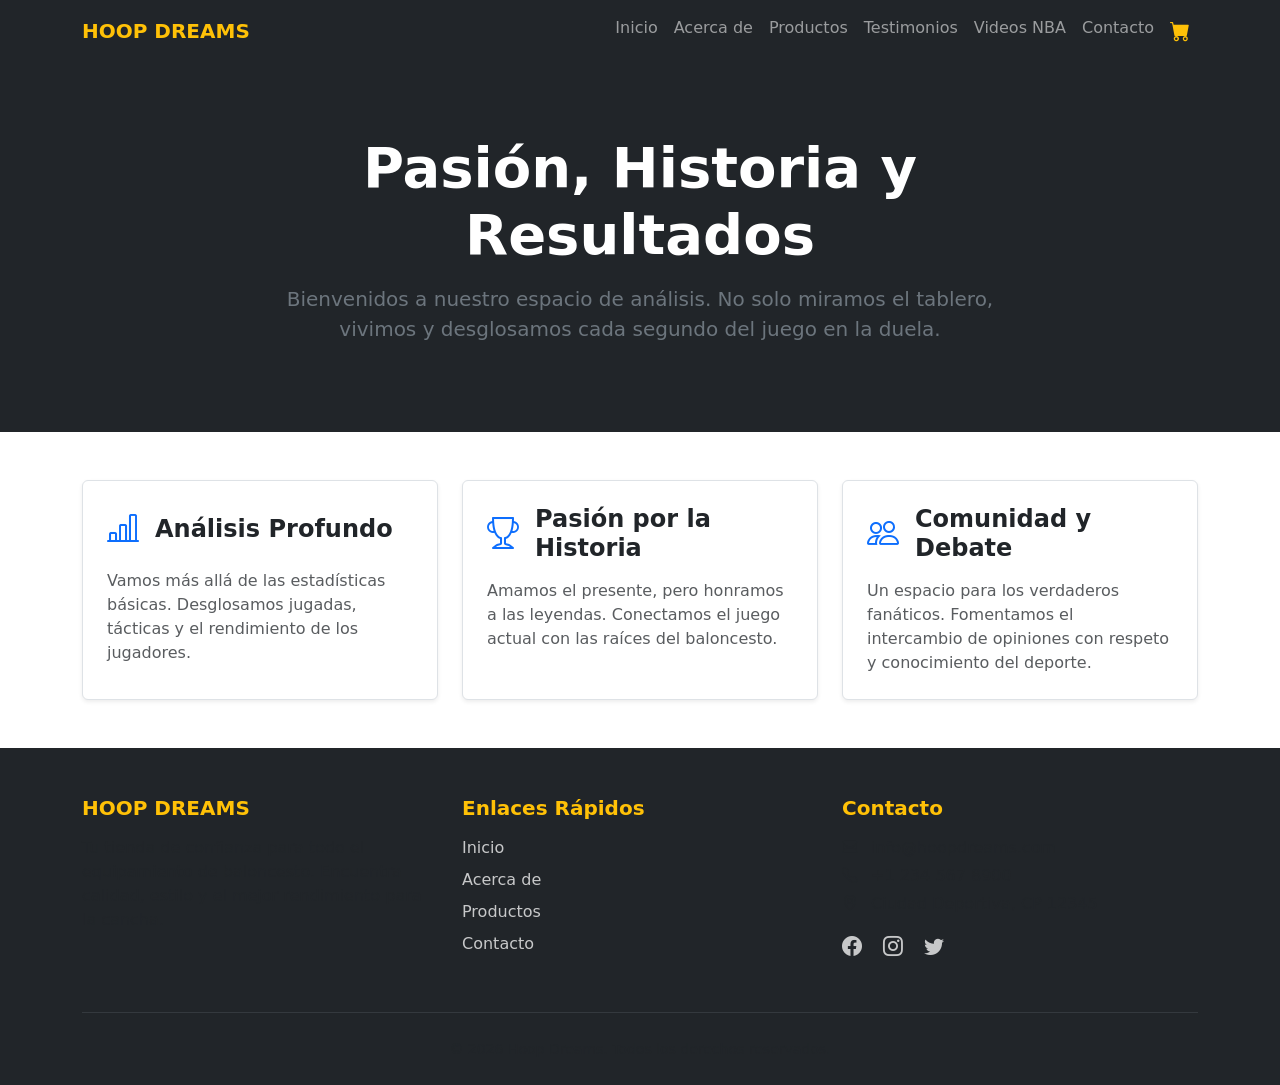
==== ABOUT.html @ 2d4c0d65 "Se añade el about sin estilos css" ====
<!doctype html>
<html lang="es">
  <head>
    <meta charset="utf-8">
    <meta name="viewport" content="width=device-width, initial-scale=1">

    <link href="https://cdn.jsdelivr.net/npm/bootstrap@5.3.0/dist/css/bootstrap.min.css" rel="stylesheet" 
    integrity="sha384-9ndCyUaIbzAi2FUVXJi0CjmCapSmO7SnpJef0486qhLnuZ2cdeRhO02iuK6FUUVM" crossorigin="anonymous">
    <link href="https://cdn.jsdelivr.net/npm/bootstrap@5.3.0/dist/css/bootstrap.min.css" rel="stylesheet">
    <link rel="stylesheet" href="https://cdn.jsdelivr.net/npm/bootstrap-icons@1.10.5/font/bootstrap-icons.css">

    <title>Sobre Nosotros | Pasión por el Baloncesto</title>
  </head>
  <body>
    <nav class="navbar navbar-expand-lg navbar-dark bg-dark sticky-top">
        <div class="container">
            <a class="navbar-brand fw-bold text-warning" href="#">HOOP DREAMS</a>
            <button class="navbar-toggler" type="button" data-bs-toggle="collapse" data-bs-target="#navbarNav"
                aria-controls="navbarNav" aria-expanded="false" aria-label="Toggle navigation">
                <span class="navbar-toggler-icon"></span>
            </button>
            <div class="collapse navbar-collapse" id="navbarNav">
                <ul class="navbar-nav ms-auto">
                    <li class="nav-item"><a class="nav-link" href="#inicio">Inicio</a></li>
                    <li class="nav-item"><a class="nav-link" href="#acerca">Acerca de</a></li>
                    <li class="nav-item"><a class="nav-link" href="#productos">Productos</a></li>
                    <li class="nav-item"><a class="nav-link" href="#testimonios">Testimonios</a></li>
                    <li class="nav-item"><a class="nav-link" href="#videos">Videos NBA</a></li>
                    <li class="nav-item"><a class="nav-link" href="#contacto">Contacto</a></li>
                    <li class="nav-item"><a class="nav-link text-warning" href="#" aria-label="Carrito de compras"><i
                                class="bi bi-cart-fill fs-5"></i></a></li>
                </ul>
            </div>
        </div>
    </nav>

    <header class="bg-dark text-white text-center py-5">
        <div class="container py-4">
            <div class="row justify-content-center">
                <div class="col-lg-8">
                    <h1 class="display-4 fw-bold mb-3">Pasión, Historia y Resultados</h1>
                    <p class="lead text-secondary">
                        Bienvenidos a nuestro espacio de análisis. No solo miramos el tablero, vivimos y desglosamos cada segundo del juego en la duela.
                    </p>
                </div>
            </div>
        </div>
    </header>

    <main class="container py-5">
        <div class="row g-4 justify-content-center">
        <div class="col-md-6 col-lg-4">
        <div class="h-100 p-4 bg-white border rounded shadow-sm">
            <div class="d-flex align-items-center mb-3">
                <i class="bi bi-bar-chart-line text-primary fs-2 me-3"></i>
                <h3 class="h4 mb-0 fw-bold">Análisis Profundo</h3>
            </div>
            <p class="text-muted mb-0">
                Vamos más allá de las estadísticas básicas. Desglosamos jugadas, tácticas y el rendimiento de los jugadores.
            </p>
        </div>
    </div>

    <div class="col-md-6 col-lg-4">
        <div class="h-100 p-4 bg-white border rounded shadow-sm">
            <div class="d-flex align-items-center mb-3">
                <i class="bi bi-trophy text-primary fs-2 me-3"></i>
                <h3 class="h4 mb-0 fw-bold">Pasión por la Historia</h3>
            </div>
            <p class="text-muted mb-0">
                Amamos el presente, pero honramos a las leyendas. Conectamos el juego actual con las raíces del baloncesto.
            </p>
        </div>
    </div>

    <div class="col-md-6 col-lg-4">
        <div class="h-100 p-4 bg-white border rounded shadow-sm">
            <div class="d-flex align-items-center mb-3">
                <i class="bi bi-people text-primary fs-2 me-3"></i>
                <h3 class="h4 mb-0 fw-bold">Comunidad y Debate</h3>
            </div>
            <p class="text-muted mb-0">
                Un espacio para los verdaderos fanáticos. Fomentamos el intercambio de opiniones con respeto y conocimiento del deporte.
            </p>
        </div>
    </div>

</div>
    </main>

   
    <footer class="bg-dark text-white pt-5 pb-4">
        <div class="container">
            <div class="row">
                <div class="col-md-4 col-lg-4 mb-4">
                    <h5 class="text-warning fw-bold mb-3">HOOP DREAMS</h5>
                    <p class="text-muted">Tu tienda de confianza para todo el equipamiento de baloncesto. Encuentra calidad, estilo y el mejor rendimiento para la cancha.</p>
                </div>
                <div class="col-md-4 col-lg-4 mb-4">
                    <h5 class="text-warning fw-bold mb-3">Enlaces Rápidos</h5>
                    <ul class="list-unstyled">
                        <li class="mb-2"><a href="#inicio" class="text-white text-decoration-none opacity-75">Inicio</a></li>
                        <li class="mb-2"><a href="#acerca" class="text-white text-decoration-none opacity-75">Acerca de</a></li>
                        <li class="mb-2"><a href="#productos" class="text-white text-decoration-none opacity-75">Productos</a></li>
                        <li class="mb-2"><a href="#contacto" class="text-white text-decoration-none opacity-75">Contacto</a></li>
                    </ul>
                </div>
                <div class="col-md-4 col-lg-4 mb-4">
                    <h5 class="text-warning fw-bold mb-3">Contacto</h5>
                    <p class="text-muted mb-1"><i class="bi bi-envelope me-2"></i> info@hoopdreams.com</p>
                    <p class="text-muted mb-1"><i class="bi bi-telephone me-2"></i> +1 234 567 8900</p>
                    <p class="text-muted mb-3"><i class="bi bi-geo-alt me-2"></i> Ciudad Deportiva, CP 12345</p>
                    <div>
                        <a href="#" class="text-white me-3 fs-5 opacity-75"><i class="bi bi-facebook"></i></a>
                        <a href="#" class="text-white me-3 fs-5 opacity-75"><i class="bi bi-instagram"></i></a>
                        <a href="#" class="text-white fs-5 opacity-75"><i class="bi bi-twitter"></i></a>
                    </div>
                </div>
            </div>
            <hr class="mb-4 border-secondary">
            <div class="row align-items-center">
                <div class="col-md-12 text-center">
                    <p class="mb-0 text-muted"><small>&copy; 2026 Hoop Dreams. Todos los derechos reservados.</small></p>
                </div>
            </div>
        </div>
    </footer>

    
    <script src="https://cdn.jsdelivr.net/npm/bootstrap@5.3.0/dist/js/bootstrap.bundle.min.js" 
    integrity="sha384-geWF76RCwLtnZ8qwWowPQNguL3RmwHVBC9FhGdlKrxdiJJigb/j/68SIy3Te4Bkz" crossorigin="anonymous"></script>

   
  </body>
</html>
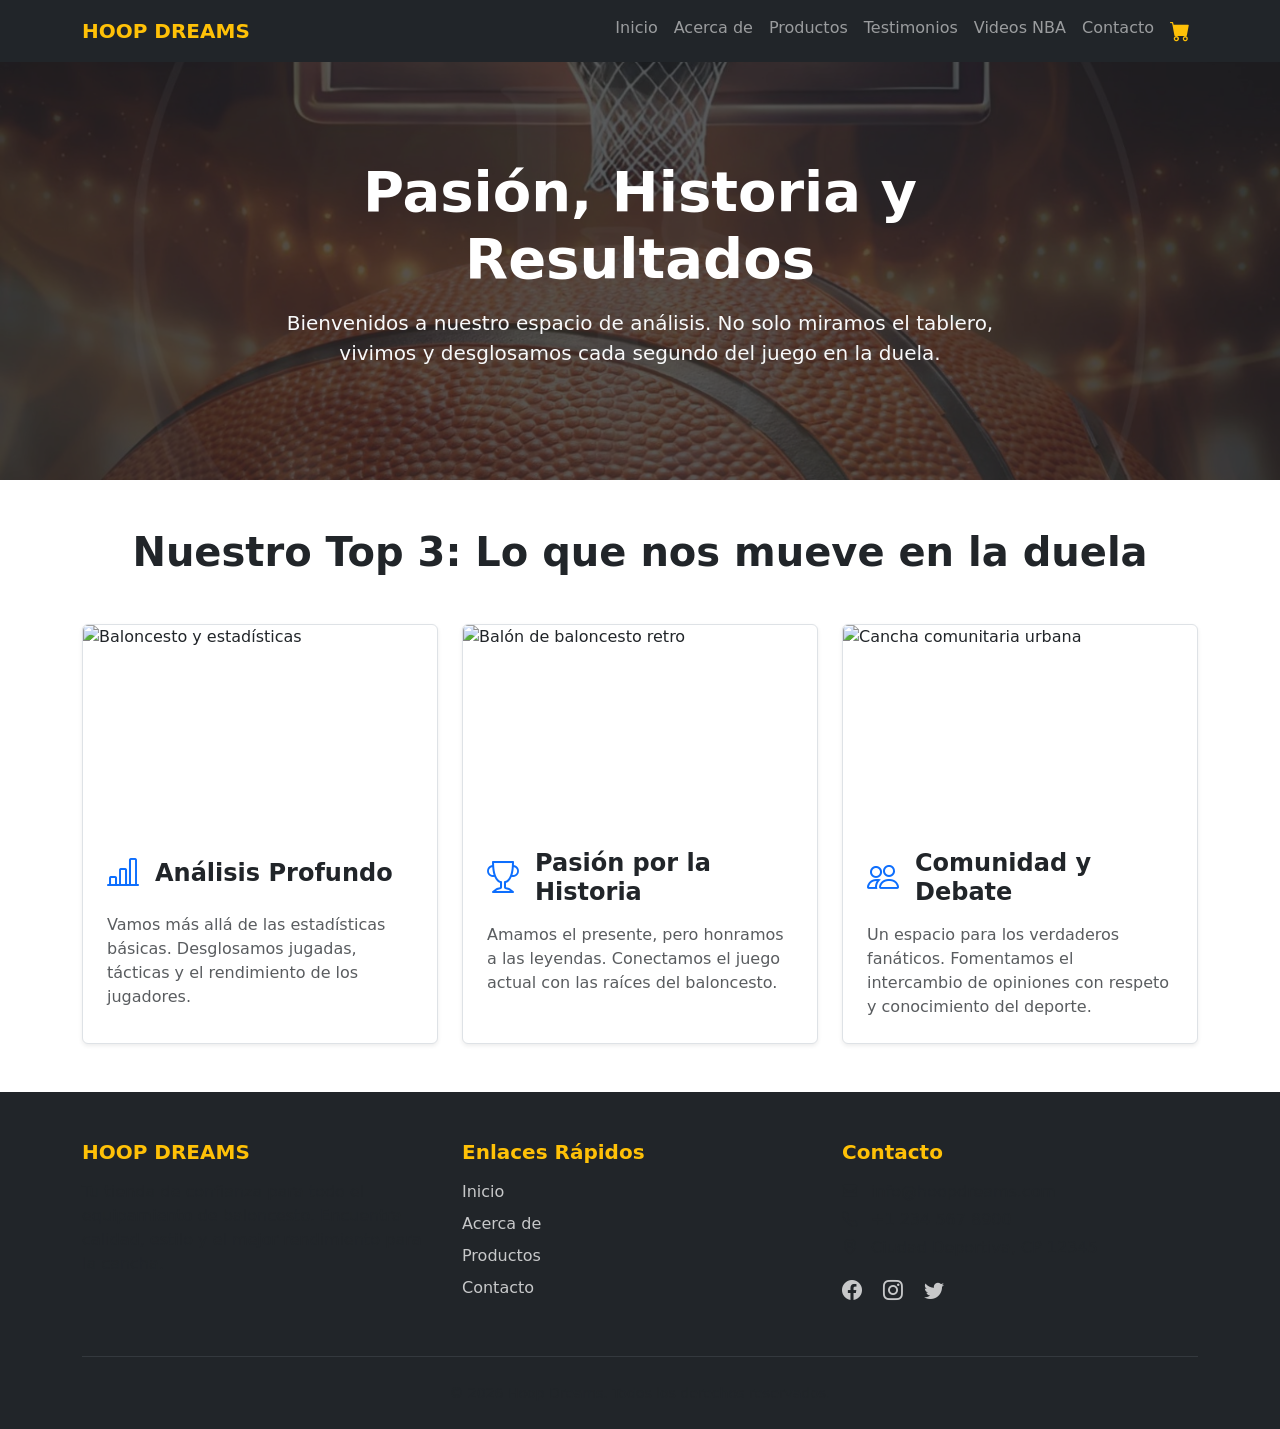
==== commit baa76664: "Se agregaron imagenes en el about" ====
--- a/ABOUT.html
+++ b/ABOUT.html
@@ -34,61 +34,94 @@
         </div>
     </nav>
 
-    <header class="bg-dark text-white text-center py-5">
-        <div class="container py-4">
-            <div class="row justify-content-center">
-                <div class="col-lg-8">
-                    <h1 class="display-4 fw-bold mb-3">Pasión, Historia y Resultados</h1>
-                    <p class="lead text-secondary">
-                        Bienvenidos a nuestro espacio de análisis. No solo miramos el tablero, vivimos y desglosamos cada segundo del juego en la duela.
-                    </p>
+    <header class="position-relative text-white text-center py-5 overflow-hidden" style="min-height: 400px; display: flex; align-items: center;">
+    
+    <img src="img/about.jpeg" 
+         alt="Fondo de cancha de baloncesto" 
+         class="position-absolute top-0 start-0 w-100 h-100 object-fit-cover" 
+         style="z-index: 1;">
+    
+    <div class="position-absolute top-0 start-0 w-100 h-100 bg-dark opacity-75" style="z-index: 2;"></div>
+
+    <div class="container position-relative py-5" style="z-index: 3;">
+        <div class="row justify-content-center">
+            <div class="col-lg-8">
+                <h1 class="display-4 fw-bold mb-3">Pasión, Historia y Resultados</h1>
+                <p class="lead text-light">
+                    Bienvenidos a nuestro espacio de análisis. No solo miramos el tablero, vivimos y desglosamos cada segundo del juego en la duela.
+                </p>
+            </div>
+        </div>
+    </div>
+</header>
+
+    <main class="container py-5">
+        <div class="text-center mb-5">
+            <h2 class="h1 fw-bold">Nuestro Top 3: Lo que nos mueve en la duela</h2>
+        </div>
+
+        <div class="row g-4 justify-content-center">
+            
+            <div class="col-md-6 col-lg-4">
+                <div class="card h-100 shadow-sm border overflow-hidden">
+                    <img src="https://images.unsplash.com/photo-1544698310-74ea9d1c8258?q=80&w=600&auto=format&fit=crop" 
+                         alt="Baloncesto y estadísticas" 
+                         class="card-img-top object-fit-cover" 
+                         style="height: 200px;">
+                    
+                    <div class="card-body p-4">
+                        <div class="d-flex align-items-center mb-3">
+                            <i class="bi bi-bar-chart-line text-primary fs-2 me-3"></i>
+                            <h3 class="h4 mb-0 fw-bold">Análisis Profundo</h3>
+                        </div>
+                        <p class="text-muted mb-0">
+                            Vamos más allá de las estadísticas básicas. Desglosamos jugadas, tácticas y el rendimiento de los jugadores.
+                        </p>
+                    </div>
                 </div>
             </div>
+
+            <div class="col-md-6 col-lg-4">
+                <div class="card h-100 shadow-sm border overflow-hidden">
+                    <img src="https://images.unsplash.com/photo-1518063319789-7217e6706b04?q=80&w=600&auto=format&fit=crop" 
+                         alt="Balón de baloncesto retro" 
+                         class="card-img-top object-fit-cover" 
+                         style="height: 200px;">
+                    
+                    <div class="card-body p-4">
+                        <div class="d-flex align-items-center mb-3">
+                            <i class="bi bi-trophy text-primary fs-2 me-3"></i>
+                            <h3 class="h4 mb-0 fw-bold">Pasión por la Historia</h3>
+                        </div>
+                        <p class="text-muted mb-0">
+                            Amamos el presente, pero honramos a las leyendas. Conectamos el juego actual con las raíces del baloncesto.
+                        </p>
+                    </div>
+                </div>
+            </div>
+
+            <div class="col-md-6 col-lg-4">
+                <div class="card h-100 shadow-sm border overflow-hidden">
+                    <img src="https://images.unsplash.com/photo-1505666287802-931dc83948e9?q=80&w=600&auto=format&fit=crop" 
+                         alt="Cancha comunitaria urbana" 
+                         class="card-img-top object-fit-cover" 
+                         style="height: 200px;">
+                    
+                    <div class="card-body p-4">
+                        <div class="d-flex align-items-center mb-3">
+                            <i class="bi bi-people text-primary fs-2 me-3"></i>
+                            <h3 class="h4 mb-0 fw-bold">Comunidad y Debate</h3>
+                        </div>
+                        <p class="text-muted mb-0">
+                            Un espacio para los verdaderos fanáticos. Fomentamos el intercambio de opiniones con respeto y conocimiento del deporte.
+                        </p>
+                    </div>
+                </div>
+            </div>
+
         </div>
-    </header>
-
-    <main class="container py-5">
-        <div class="row g-4 justify-content-center">
-        <div class="col-md-6 col-lg-4">
-        <div class="h-100 p-4 bg-white border rounded shadow-sm">
-            <div class="d-flex align-items-center mb-3">
-                <i class="bi bi-bar-chart-line text-primary fs-2 me-3"></i>
-                <h3 class="h4 mb-0 fw-bold">Análisis Profundo</h3>
-            </div>
-            <p class="text-muted mb-0">
-                Vamos más allá de las estadísticas básicas. Desglosamos jugadas, tácticas y el rendimiento de los jugadores.
-            </p>
-        </div>
-    </div>
-
-    <div class="col-md-6 col-lg-4">
-        <div class="h-100 p-4 bg-white border rounded shadow-sm">
-            <div class="d-flex align-items-center mb-3">
-                <i class="bi bi-trophy text-primary fs-2 me-3"></i>
-                <h3 class="h4 mb-0 fw-bold">Pasión por la Historia</h3>
-            </div>
-            <p class="text-muted mb-0">
-                Amamos el presente, pero honramos a las leyendas. Conectamos el juego actual con las raíces del baloncesto.
-            </p>
-        </div>
-    </div>
-
-    <div class="col-md-6 col-lg-4">
-        <div class="h-100 p-4 bg-white border rounded shadow-sm">
-            <div class="d-flex align-items-center mb-3">
-                <i class="bi bi-people text-primary fs-2 me-3"></i>
-                <h3 class="h4 mb-0 fw-bold">Comunidad y Debate</h3>
-            </div>
-            <p class="text-muted mb-0">
-                Un espacio para los verdaderos fanáticos. Fomentamos el intercambio de opiniones con respeto y conocimiento del deporte.
-            </p>
-        </div>
-    </div>
-
-</div>
     </main>
 
-   
     <footer class="bg-dark text-white pt-5 pb-4">
         <div class="container">
             <div class="row">
@@ -125,6 +158,7 @@
             </div>
         </div>
     </footer>
+    
 
     
     <script src="https://cdn.jsdelivr.net/npm/bootstrap@5.3.0/dist/js/bootstrap.bundle.min.js" 
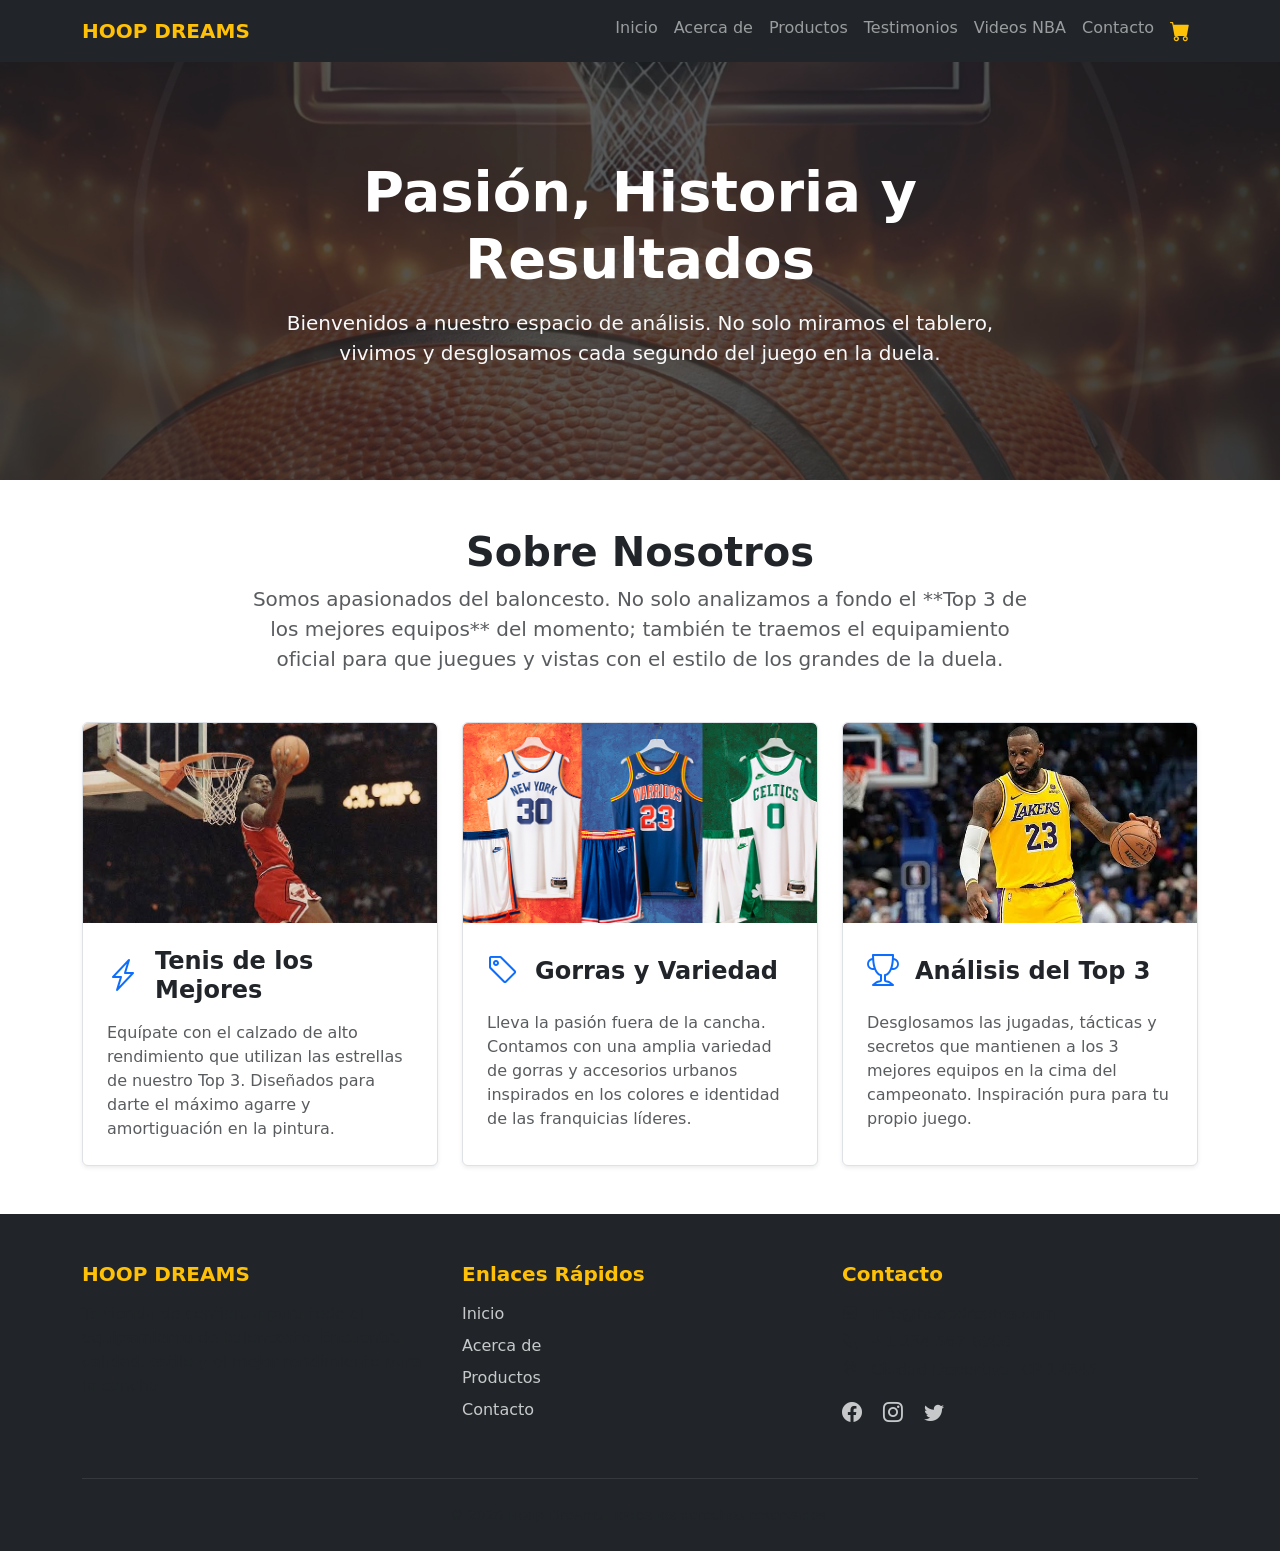
==== commit 62e44803: "cambios en la descripcion del about" ====
--- a/ABOUT.html
+++ b/ABOUT.html
@@ -57,25 +57,28 @@
 
     <main class="container py-5">
         <div class="text-center mb-5">
-            <h2 class="h1 fw-bold">Nuestro Top 3: Lo que nos mueve en la duela</h2>
+            <h2 class="h1 fw-bold">Sobre Nosotros</h2>
+            <p class="lead text-muted mx-auto" style="max-width: 800px;">
+                Somos apasionados del baloncesto. No solo analizamos a fondo el **Top 3 de los mejores equipos** del momento; también te traemos el equipamiento oficial para que juegues y vistas con el estilo de los grandes de la duela.
+            </p>
         </div>
 
         <div class="row g-4 justify-content-center">
             
             <div class="col-md-6 col-lg-4">
                 <div class="card h-100 shadow-sm border overflow-hidden">
-                    <img src="https://images.unsplash.com/photo-1544698310-74ea9d1c8258?q=80&w=600&auto=format&fit=crop" 
-                         alt="Baloncesto y estadísticas" 
+                    <img src="img/images (1).jfif" 
+                         alt="Tenis de baloncesto profesionales" 
                          class="card-img-top object-fit-cover" 
                          style="height: 200px;">
                     
                     <div class="card-body p-4">
                         <div class="d-flex align-items-center mb-3">
-                            <i class="bi bi-bar-chart-line text-primary fs-2 me-3"></i>
-                            <h3 class="h4 mb-0 fw-bold">Análisis Profundo</h3>
+                            <i class="bi bi-lightning-charge text-primary fs-2 me-3"></i>
+                            <h3 class="h4 mb-0 fw-bold">Tenis de los Mejores</h3>
                         </div>
                         <p class="text-muted mb-0">
-                            Vamos más allá de las estadísticas básicas. Desglosamos jugadas, tácticas y el rendimiento de los jugadores.
+                            Equípate con el calzado de alto rendimiento que utilizan las estrellas de nuestro Top 3. Diseñados para darte el máximo agarre y amortiguación en la pintura.
                         </p>
                     </div>
                 </div>
@@ -83,18 +86,18 @@
 
             <div class="col-md-6 col-lg-4">
                 <div class="card h-100 shadow-sm border overflow-hidden">
-                    <img src="https://images.unsplash.com/photo-1518063319789-7217e6706b04?q=80&w=600&auto=format&fit=crop" 
-                         alt="Balón de baloncesto retro" 
+                    <img src="img/uniformes.jpg" 
+                         alt="Gorras y estilo de baloncesto" 
                          class="card-img-top object-fit-cover" 
                          style="height: 200px;">
                     
                     <div class="card-body p-4">
                         <div class="d-flex align-items-center mb-3">
-                            <i class="bi bi-trophy text-primary fs-2 me-3"></i>
-                            <h3 class="h4 mb-0 fw-bold">Pasión por la Historia</h3>
+                            <i class="bi bi-tag text-primary fs-2 me-3"></i>
+                            <h3 class="h4 mb-0 fw-bold">Gorras y Variedad</h3>
                         </div>
                         <p class="text-muted mb-0">
-                            Amamos el presente, pero honramos a las leyendas. Conectamos el juego actual con las raíces del baloncesto.
+                            Lleva la pasión fuera de la cancha. Contamos con una amplia variedad de gorras y accesorios urbanos inspirados en los colores e identidad de las franquicias líderes.
                         </p>
                     </div>
                 </div>
@@ -102,18 +105,18 @@
 
             <div class="col-md-6 col-lg-4">
                 <div class="card h-100 shadow-sm border overflow-hidden">
-                    <img src="https://images.unsplash.com/photo-1505666287802-931dc83948e9?q=80&w=600&auto=format&fit=crop" 
-                         alt="Cancha comunitaria urbana" 
+                    <img src="img/images.jfif" 
+                         alt="Análisis del Top 3 de equipos" 
                          class="card-img-top object-fit-cover" 
                          style="height: 200px;">
                     
                     <div class="card-body p-4">
                         <div class="d-flex align-items-center mb-3">
-                            <i class="bi bi-people text-primary fs-2 me-3"></i>
-                            <h3 class="h4 mb-0 fw-bold">Comunidad y Debate</h3>
+                            <i class="bi bi-trophy text-primary fs-2 me-3"></i>
+                            <h3 class="h4 mb-0 fw-bold">Análisis del Top 3</h3>
                         </div>
                         <p class="text-muted mb-0">
-                            Un espacio para los verdaderos fanáticos. Fomentamos el intercambio de opiniones con respeto y conocimiento del deporte.
+                            Desglosamos las jugadas, tácticas y secretos que mantienen a los 3 mejores equipos en la cima del campeonato. Inspiración pura para tu propio juego.
                         </p>
                     </div>
                 </div>
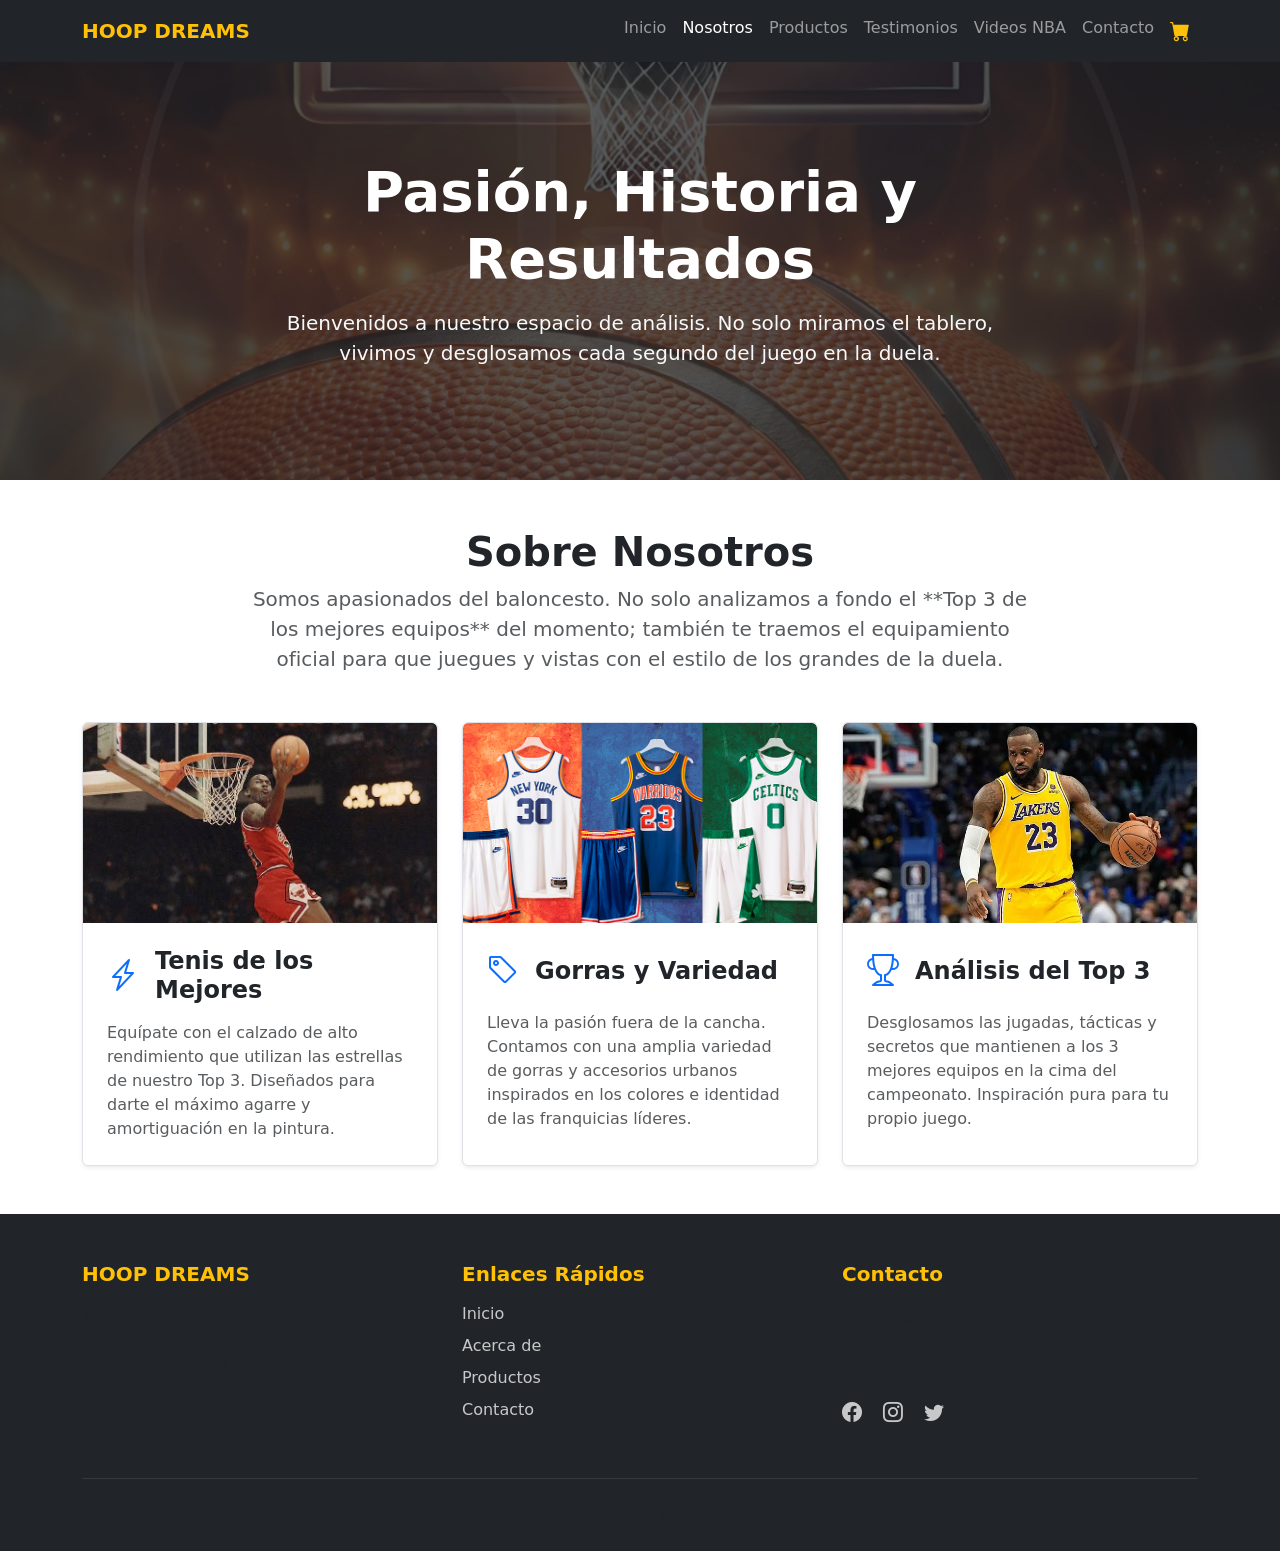
==== commit 6753e0a5: "Correcion de todos" ====
--- a/ABOUT.html
+++ b/ABOUT.html
@@ -1,17 +1,23 @@
 <!doctype html>
 <html lang="es">
-  <head>
+
+<head>
     <meta charset="utf-8">
     <meta name="viewport" content="width=device-width, initial-scale=1">
 
-    <link href="https://cdn.jsdelivr.net/npm/bootstrap@5.3.0/dist/css/bootstrap.min.css" rel="stylesheet" 
-    integrity="sha384-9ndCyUaIbzAi2FUVXJi0CjmCapSmO7SnpJef0486qhLnuZ2cdeRhO02iuK6FUUVM" crossorigin="anonymous">
+    <link href="https://cdn.jsdelivr.net/npm/bootstrap@5.3.0/dist/css/bootstrap.min.css" rel="stylesheet"
+        integrity="sha384-9ndCyUaIbzAi2FUVXJi0CjmCapSmO7SnpJef0486qhLnuZ2cdeRhO02iuK6FUUVM" crossorigin="anonymous">
     <link href="https://cdn.jsdelivr.net/npm/bootstrap@5.3.0/dist/css/bootstrap.min.css" rel="stylesheet">
     <link rel="stylesheet" href="https://cdn.jsdelivr.net/npm/bootstrap-icons@1.10.5/font/bootstrap-icons.css">
 
     <title>Sobre Nosotros | Pasión por el Baloncesto</title>
-  </head>
-  <body>
+</head>
+
+<body>
+    <!-- Pantalla de carga -->
+    <div id="page-loader">
+        <div class="spinner"></div>
+    </div>
     <nav class="navbar navbar-expand-lg navbar-dark bg-dark sticky-top">
         <div class="container">
             <a class="navbar-brand fw-bold text-warning" href="#">HOOP DREAMS</a>
@@ -21,12 +27,12 @@
             </button>
             <div class="collapse navbar-collapse" id="navbarNav">
                 <ul class="navbar-nav ms-auto">
-                    <li class="nav-item"><a class="nav-link" href="#inicio">Inicio</a></li>
-                    <li class="nav-item"><a class="nav-link" href="#acerca">Acerca de</a></li>
-                    <li class="nav-item"><a class="nav-link" href="#productos">Productos</a></li>
-                    <li class="nav-item"><a class="nav-link" href="#testimonios">Testimonios</a></li>
-                    <li class="nav-item"><a class="nav-link" href="#videos">Videos NBA</a></li>
-                    <li class="nav-item"><a class="nav-link" href="#contacto">Contacto</a></li>
+                    <li class="nav-item"><a class="nav-link" href="/landing_basquetbol/index.html#inicio">Inicio</a></li>
+                    <li class="nav-item"><a class="nav-link active" aria-current="page" href="/landing_basquetbol/ABOUT.html">Nosotros</a></li>
+                    <li class="nav-item"><a class="nav-link" href="/landing_basquetbol/productos.html">Productos</a></li>
+                    <li class="nav-item"><a class="nav-link" href="/landing_basquetbol/index.html#testimonios">Testimonios</a></li>
+                    <li class="nav-item"><a class="nav-link" href="/landing_basquetbol/index.html#videos">Videos NBA</a></li>
+                    <li class="nav-item"><a class="nav-link" href="/landing_basquetbol/contacto.html">Contacto</a></li>
                     <li class="nav-item"><a class="nav-link text-warning" href="#" aria-label="Carrito de compras"><i
                                 class="bi bi-cart-fill fs-5"></i></a></li>
                 </ul>
@@ -34,51 +40,52 @@
         </div>
     </nav>
 
-    <header class="position-relative text-white text-center py-5 overflow-hidden" style="min-height: 400px; display: flex; align-items: center;">
-    
-    <img src="img/about.jpeg" 
-         alt="Fondo de cancha de baloncesto" 
-         class="position-absolute top-0 start-0 w-100 h-100 object-fit-cover" 
-         style="z-index: 1;">
-    
-    <div class="position-absolute top-0 start-0 w-100 h-100 bg-dark opacity-75" style="z-index: 2;"></div>
+    <header class="position-relative text-white text-center py-5 overflow-hidden"
+        style="min-height: 400px; display: flex; align-items: center;">
 
-    <div class="container position-relative py-5" style="z-index: 3;">
-        <div class="row justify-content-center">
-            <div class="col-lg-8">
-                <h1 class="display-4 fw-bold mb-3">Pasión, Historia y Resultados</h1>
-                <p class="lead text-light">
-                    Bienvenidos a nuestro espacio de análisis. No solo miramos el tablero, vivimos y desglosamos cada segundo del juego en la duela.
-                </p>
+        <img src="img/about.jpeg" alt="Fondo de cancha de baloncesto"
+            class="position-absolute top-0 start-0 w-100 h-100 object-fit-cover" style="z-index: 1;">
+
+        <div class="position-absolute top-0 start-0 w-100 h-100 bg-dark opacity-75" style="z-index: 2;"></div>
+
+        <div class="container position-relative py-5" style="z-index: 3;">
+            <div class="row justify-content-center">
+                <div class="col-lg-8">
+                    <h1 class="display-4 fw-bold mb-3">Pasión, Historia y Resultados</h1>
+                    <p class="lead text-light">
+                        Bienvenidos a nuestro espacio de análisis. No solo miramos el tablero, vivimos y desglosamos
+                        cada segundo del juego en la duela.
+                    </p>
+                </div>
             </div>
         </div>
-    </div>
-</header>
+    </header>
 
     <main class="container py-5">
         <div class="text-center mb-5">
             <h2 class="h1 fw-bold">Sobre Nosotros</h2>
             <p class="lead text-muted mx-auto" style="max-width: 800px;">
-                Somos apasionados del baloncesto. No solo analizamos a fondo el **Top 3 de los mejores equipos** del momento; también te traemos el equipamiento oficial para que juegues y vistas con el estilo de los grandes de la duela.
+                Somos apasionados del baloncesto. No solo analizamos a fondo el **Top 3 de los mejores equipos** del
+                momento; también te traemos el equipamiento oficial para que juegues y vistas con el estilo de los
+                grandes de la duela.
             </p>
         </div>
 
         <div class="row g-4 justify-content-center">
-            
+
             <div class="col-md-6 col-lg-4">
                 <div class="card h-100 shadow-sm border overflow-hidden">
-                    <img src="img/images (1).jfif" 
-                         alt="Tenis de baloncesto profesionales" 
-                         class="card-img-top object-fit-cover" 
-                         style="height: 200px;">
-                    
+                    <img src="img/images (1).jfif" alt="Tenis de baloncesto profesionales"
+                        class="card-img-top object-fit-cover" style="height: 200px;">
+
                     <div class="card-body p-4">
                         <div class="d-flex align-items-center mb-3">
                             <i class="bi bi-lightning-charge text-primary fs-2 me-3"></i>
                             <h3 class="h4 mb-0 fw-bold">Tenis de los Mejores</h3>
                         </div>
                         <p class="text-muted mb-0">
-                            Equípate con el calzado de alto rendimiento que utilizan las estrellas de nuestro Top 3. Diseñados para darte el máximo agarre y amortiguación en la pintura.
+                            Equípate con el calzado de alto rendimiento que utilizan las estrellas de nuestro Top 3.
+                            Diseñados para darte el máximo agarre y amortiguación en la pintura.
                         </p>
                     </div>
                 </div>
@@ -86,18 +93,17 @@
 
             <div class="col-md-6 col-lg-4">
                 <div class="card h-100 shadow-sm border overflow-hidden">
-                    <img src="img/uniformes.jpg" 
-                         alt="Gorras y estilo de baloncesto" 
-                         class="card-img-top object-fit-cover" 
-                         style="height: 200px;">
-                    
+                    <img src="img/uniformes.jpg" alt="Gorras y estilo de baloncesto"
+                        class="card-img-top object-fit-cover" style="height: 200px;">
+
                     <div class="card-body p-4">
                         <div class="d-flex align-items-center mb-3">
                             <i class="bi bi-tag text-primary fs-2 me-3"></i>
                             <h3 class="h4 mb-0 fw-bold">Gorras y Variedad</h3>
                         </div>
                         <p class="text-muted mb-0">
-                            Lleva la pasión fuera de la cancha. Contamos con una amplia variedad de gorras y accesorios urbanos inspirados en los colores e identidad de las franquicias líderes.
+                            Lleva la pasión fuera de la cancha. Contamos con una amplia variedad de gorras y accesorios
+                            urbanos inspirados en los colores e identidad de las franquicias líderes.
                         </p>
                     </div>
                 </div>
@@ -105,18 +111,17 @@
 
             <div class="col-md-6 col-lg-4">
                 <div class="card h-100 shadow-sm border overflow-hidden">
-                    <img src="img/images.jfif" 
-                         alt="Análisis del Top 3 de equipos" 
-                         class="card-img-top object-fit-cover" 
-                         style="height: 200px;">
-                    
+                    <img src="img/images.jfif" alt="Análisis del Top 3 de equipos" class="card-img-top object-fit-cover"
+                        style="height: 200px;">
+
                     <div class="card-body p-4">
                         <div class="d-flex align-items-center mb-3">
                             <i class="bi bi-trophy text-primary fs-2 me-3"></i>
                             <h3 class="h4 mb-0 fw-bold">Análisis del Top 3</h3>
                         </div>
                         <p class="text-muted mb-0">
-                            Desglosamos las jugadas, tácticas y secretos que mantienen a los 3 mejores equipos en la cima del campeonato. Inspiración pura para tu propio juego.
+                            Desglosamos las jugadas, tácticas y secretos que mantienen a los 3 mejores equipos en la
+                            cima del campeonato. Inspiración pura para tu propio juego.
                         </p>
                     </div>
                 </div>
@@ -130,15 +135,20 @@
             <div class="row">
                 <div class="col-md-4 col-lg-4 mb-4">
                     <h5 class="text-warning fw-bold mb-3">HOOP DREAMS</h5>
-                    <p class="text-muted">Tu tienda de confianza para todo el equipamiento de baloncesto. Encuentra calidad, estilo y el mejor rendimiento para la cancha.</p>
+                    <p class="text-muted">Tu tienda de confianza para todo el equipamiento de baloncesto. Encuentra
+                        calidad, estilo y el mejor rendimiento para la cancha.</p>
                 </div>
                 <div class="col-md-4 col-lg-4 mb-4">
                     <h5 class="text-warning fw-bold mb-3">Enlaces Rápidos</h5>
                     <ul class="list-unstyled">
-                        <li class="mb-2"><a href="#inicio" class="text-white text-decoration-none opacity-75">Inicio</a></li>
-                        <li class="mb-2"><a href="#acerca" class="text-white text-decoration-none opacity-75">Acerca de</a></li>
-                        <li class="mb-2"><a href="#productos" class="text-white text-decoration-none opacity-75">Productos</a></li>
-                        <li class="mb-2"><a href="#contacto" class="text-white text-decoration-none opacity-75">Contacto</a></li>
+                        <li class="mb-2"><a href="#inicio" class="text-white text-decoration-none opacity-75">Inicio</a>
+                        </li>
+                        <li class="mb-2"><a href="#acerca" class="text-white text-decoration-none opacity-75">Acerca
+                                de</a></li>
+                        <li class="mb-2"><a href="#productos"
+                                class="text-white text-decoration-none opacity-75">Productos</a></li>
+                        <li class="mb-2"><a href="#contacto"
+                                class="text-white text-decoration-none opacity-75">Contacto</a></li>
                     </ul>
                 </div>
                 <div class="col-md-4 col-lg-4 mb-4">
@@ -156,17 +166,22 @@
             <hr class="mb-4 border-secondary">
             <div class="row align-items-center">
                 <div class="col-md-12 text-center">
-                    <p class="mb-0 text-muted"><small>&copy; 2026 Hoop Dreams. Todos los derechos reservados.</small></p>
+                    <p class="mb-0 text-muted"><small>&copy; 2026 Hoop Dreams. Todos los derechos reservados.</small>
+                    </p>
                 </div>
             </div>
         </div>
     </footer>
-    
 
-    
-    <script src="https://cdn.jsdelivr.net/npm/bootstrap@5.3.0/dist/js/bootstrap.bundle.min.js" 
-    integrity="sha384-geWF76RCwLtnZ8qwWowPQNguL3RmwHVBC9FhGdlKrxdiJJigb/j/68SIy3Te4Bkz" crossorigin="anonymous"></script>
 
-   
-  </body>
+
+    <script src="https://cdn.jsdelivr.net/npm/bootstrap@5.3.0/dist/js/bootstrap.bundle.min.js"
+        integrity="sha384-geWF76RCwLtnZ8qwWowPQNguL3RmwHVBC9FhGdlKrxdiJJigb/j/68SIy3Te4Bkz"
+        crossorigin="anonymous"></script>
+
+    <!-- Script principal de animaciones -->
+    <script src="/script/script.js"></script>
+
+</body>
+
 </html>
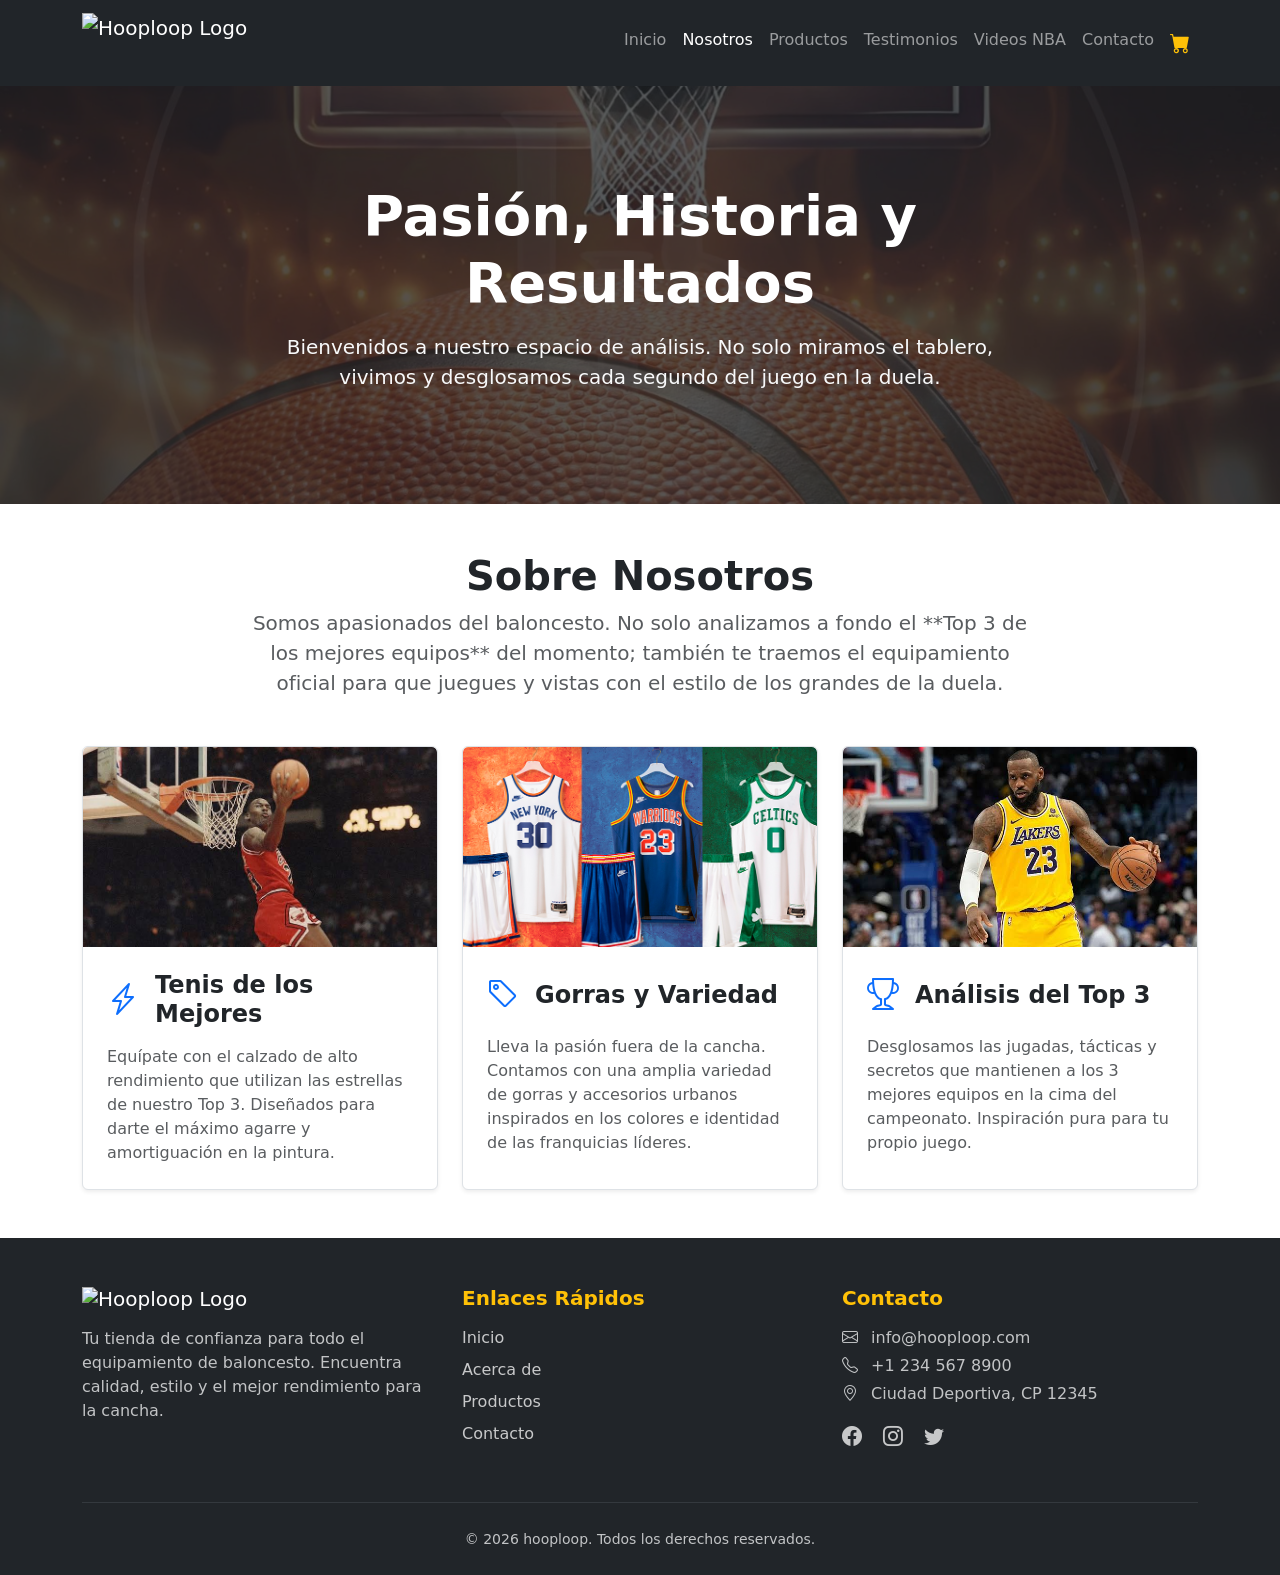
==== commit b4fdce2e: "Implementar carrito de compras, arreglar errores y branding hooploop" ====
--- a/ABOUT.html
+++ b/ABOUT.html
@@ -20,7 +20,9 @@
     </div>
     <nav class="navbar navbar-expand-lg navbar-dark bg-dark sticky-top">
         <div class="container">
-            <a class="navbar-brand fw-bold text-warning" href="#">HOOP DREAMS</a>
+            <a class="navbar-brand d-flex align-items-center" href="/landing_basquetbol/index.html">
+                <img src="/landing_basquetbol/img/Logo.png" alt="Hooploop Logo" height="60">
+            </a>
             <button class="navbar-toggler" type="button" data-bs-toggle="collapse" data-bs-target="#navbarNav"
                 aria-controls="navbarNav" aria-expanded="false" aria-label="Toggle navigation">
                 <span class="navbar-toggler-icon"></span>
@@ -33,8 +35,14 @@
                     <li class="nav-item"><a class="nav-link" href="/landing_basquetbol/index.html#testimonios">Testimonios</a></li>
                     <li class="nav-item"><a class="nav-link" href="/landing_basquetbol/index.html#videos">Videos NBA</a></li>
                     <li class="nav-item"><a class="nav-link" href="/landing_basquetbol/contacto.html">Contacto</a></li>
-                    <li class="nav-item"><a class="nav-link text-warning" href="#" aria-label="Carrito de compras"><i
-                                class="bi bi-cart-fill fs-5"></i></a></li>
+                    <li class="nav-item">
+                        <a class="nav-link text-warning position-relative" href="#" aria-label="Carrito de compras" id="cart-icon">
+                            <i class="bi bi-cart-fill fs-5"></i>
+                            <span class="position-absolute top-0 start-100 translate-middle badge rounded-pill bg-danger cart-badge" style="display:none; font-size: 0.65rem;">
+                                0
+                            </span>
+                        </a>
+                    </li>
                 </ul>
             </div>
         </div>
@@ -134,8 +142,10 @@
         <div class="container">
             <div class="row">
                 <div class="col-md-4 col-lg-4 mb-4">
-                    <h5 class="text-warning fw-bold mb-3">HOOP DREAMS</h5>
-                    <p class="text-muted">Tu tienda de confianza para todo el equipamiento de baloncesto. Encuentra
+                    <h5 class="mb-3">
+                        <img src="/landing_basquetbol/img/Logo.png" alt="Hooploop Logo" height="60">
+                    </h5>
+                    <p class="text-light opacity-75">Tu tienda de confianza para todo el equipamiento de baloncesto. Encuentra
                         calidad, estilo y el mejor rendimiento para la cancha.</p>
                 </div>
                 <div class="col-md-4 col-lg-4 mb-4">
@@ -153,9 +163,9 @@
                 </div>
                 <div class="col-md-4 col-lg-4 mb-4">
                     <h5 class="text-warning fw-bold mb-3">Contacto</h5>
-                    <p class="text-muted mb-1"><i class="bi bi-envelope me-2"></i> info@hoopdreams.com</p>
-                    <p class="text-muted mb-1"><i class="bi bi-telephone me-2"></i> +1 234 567 8900</p>
-                    <p class="text-muted mb-3"><i class="bi bi-geo-alt me-2"></i> Ciudad Deportiva, CP 12345</p>
+                    <p class="text-light opacity-75 mb-1"><i class="bi bi-envelope me-2"></i> info@hooploop.com</p>
+                    <p class="text-light opacity-75 mb-1"><i class="bi bi-telephone me-2"></i> +1 234 567 8900</p>
+                    <p class="text-light opacity-75 mb-3"><i class="bi bi-geo-alt me-2"></i> Ciudad Deportiva, CP 12345</p>
                     <div>
                         <a href="#" class="text-white me-3 fs-5 opacity-75"><i class="bi bi-facebook"></i></a>
                         <a href="#" class="text-white me-3 fs-5 opacity-75"><i class="bi bi-instagram"></i></a>
@@ -166,7 +176,7 @@
             <hr class="mb-4 border-secondary">
             <div class="row align-items-center">
                 <div class="col-md-12 text-center">
-                    <p class="mb-0 text-muted"><small>&copy; 2026 Hoop Dreams. Todos los derechos reservados.</small>
+                    <p class="mb-0 text-light opacity-75"><small>&copy; 2026 hooploop. Todos los derechos reservados.</small>
                     </p>
                 </div>
             </div>
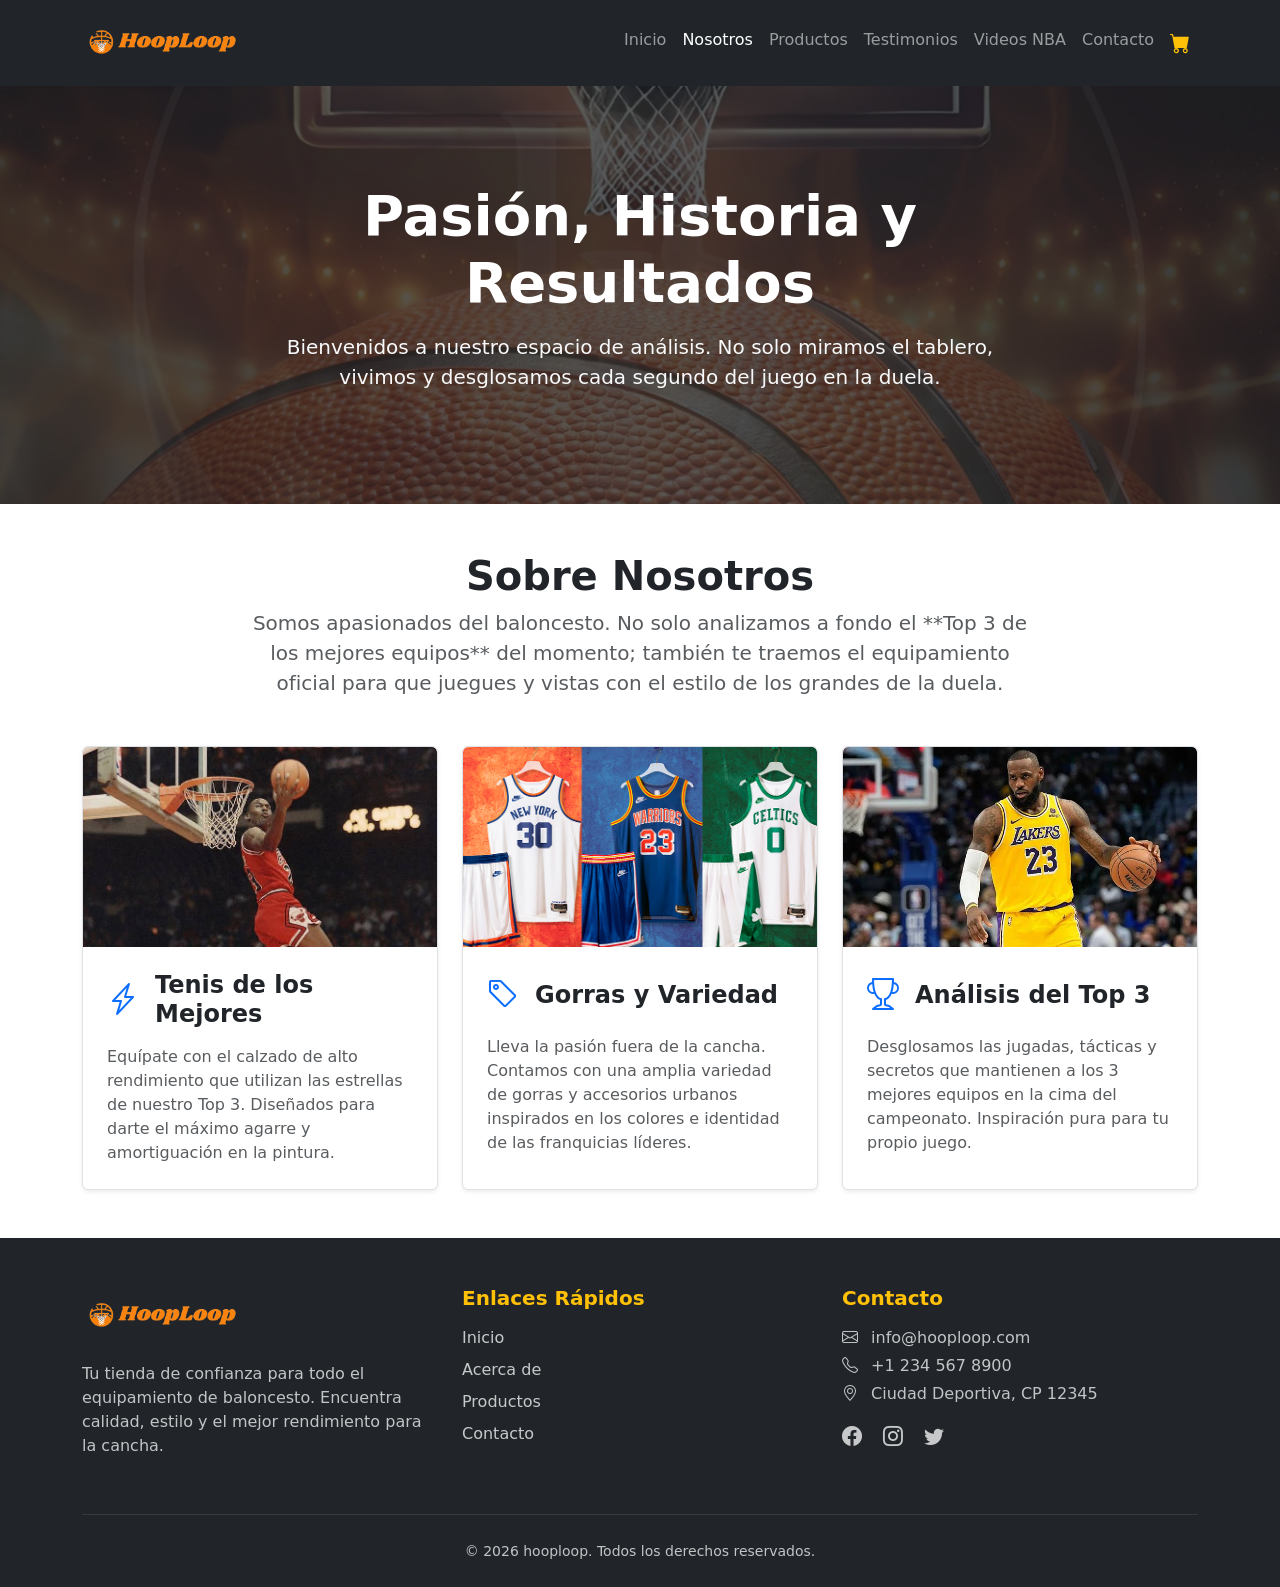
==== commit 4bb2b66d: "Cambiar rutas absolutas a relativas para arreglar el diseño movido al clonar" ====
--- a/ABOUT.html
+++ b/ABOUT.html
@@ -20,8 +20,8 @@
     </div>
     <nav class="navbar navbar-expand-lg navbar-dark bg-dark sticky-top">
         <div class="container">
-            <a class="navbar-brand d-flex align-items-center" href="/landing_basquetbol/index.html">
-                <img src="/landing_basquetbol/img/Logo.png" alt="Hooploop Logo" height="60">
+            <a class="navbar-brand d-flex align-items-center" href="index.html">
+                <img src="img/Logo.png" alt="Hooploop Logo" height="60">
             </a>
             <button class="navbar-toggler" type="button" data-bs-toggle="collapse" data-bs-target="#navbarNav"
                 aria-controls="navbarNav" aria-expanded="false" aria-label="Toggle navigation">
@@ -29,12 +29,12 @@
             </button>
             <div class="collapse navbar-collapse" id="navbarNav">
                 <ul class="navbar-nav ms-auto">
-                    <li class="nav-item"><a class="nav-link" href="/landing_basquetbol/index.html#inicio">Inicio</a></li>
-                    <li class="nav-item"><a class="nav-link active" aria-current="page" href="/landing_basquetbol/ABOUT.html">Nosotros</a></li>
-                    <li class="nav-item"><a class="nav-link" href="/landing_basquetbol/productos.html">Productos</a></li>
-                    <li class="nav-item"><a class="nav-link" href="/landing_basquetbol/index.html#testimonios">Testimonios</a></li>
-                    <li class="nav-item"><a class="nav-link" href="/landing_basquetbol/index.html#videos">Videos NBA</a></li>
-                    <li class="nav-item"><a class="nav-link" href="/landing_basquetbol/contacto.html">Contacto</a></li>
+                    <li class="nav-item"><a class="nav-link" href="index.html#inicio">Inicio</a></li>
+                    <li class="nav-item"><a class="nav-link active" aria-current="page" href="ABOUT.html">Nosotros</a></li>
+                    <li class="nav-item"><a class="nav-link" href="productos.html">Productos</a></li>
+                    <li class="nav-item"><a class="nav-link" href="index.html#testimonios">Testimonios</a></li>
+                    <li class="nav-item"><a class="nav-link" href="index.html#videos">Videos NBA</a></li>
+                    <li class="nav-item"><a class="nav-link" href="contacto.html">Contacto</a></li>
                     <li class="nav-item">
                         <a class="nav-link text-warning position-relative" href="#" aria-label="Carrito de compras" id="cart-icon">
                             <i class="bi bi-cart-fill fs-5"></i>
@@ -143,7 +143,7 @@
             <div class="row">
                 <div class="col-md-4 col-lg-4 mb-4">
                     <h5 class="mb-3">
-                        <img src="/landing_basquetbol/img/Logo.png" alt="Hooploop Logo" height="60">
+                        <img src="img/Logo.png" alt="Hooploop Logo" height="60">
                     </h5>
                     <p class="text-light opacity-75">Tu tienda de confianza para todo el equipamiento de baloncesto. Encuentra
                         calidad, estilo y el mejor rendimiento para la cancha.</p>
@@ -190,7 +190,7 @@
         crossorigin="anonymous"></script>
 
     <!-- Script principal de animaciones -->
-    <script src="/script/script.js"></script>
+    <script src="script/script.js"></script>
 
 </body>
 
